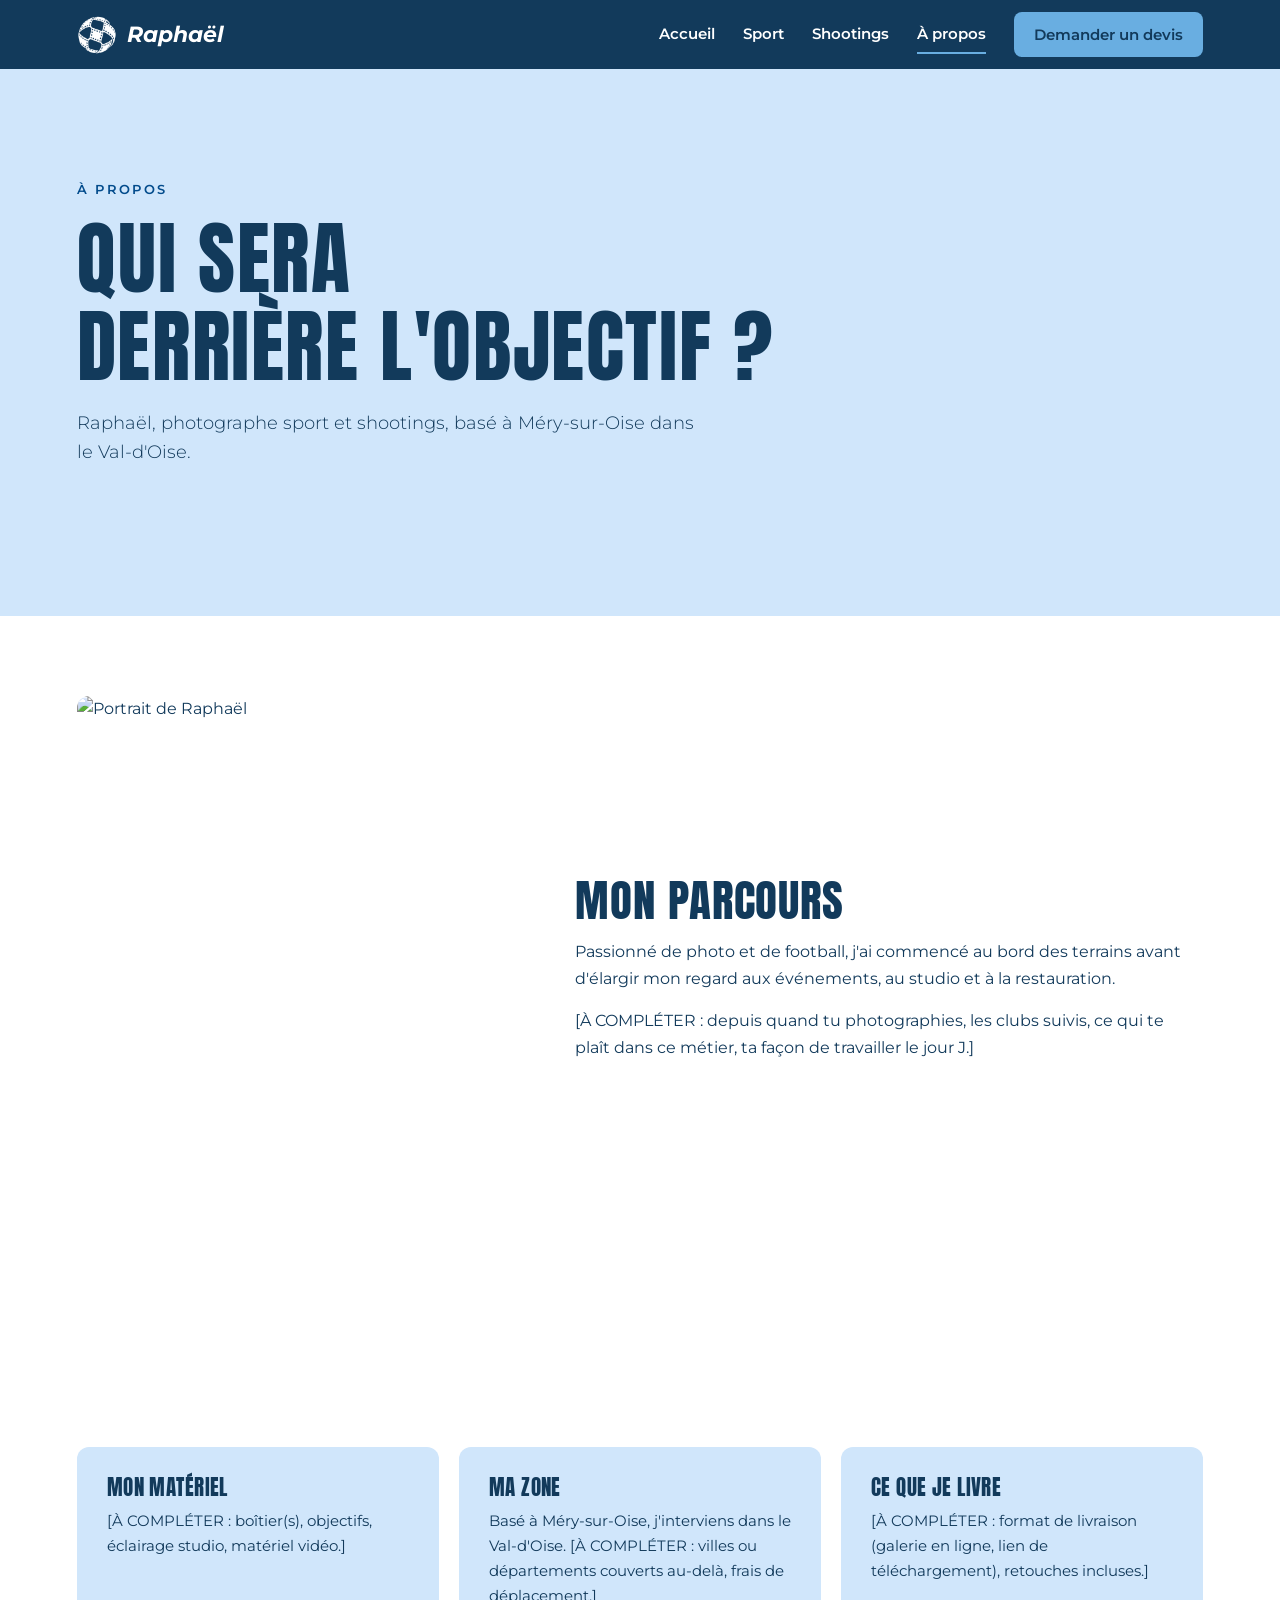
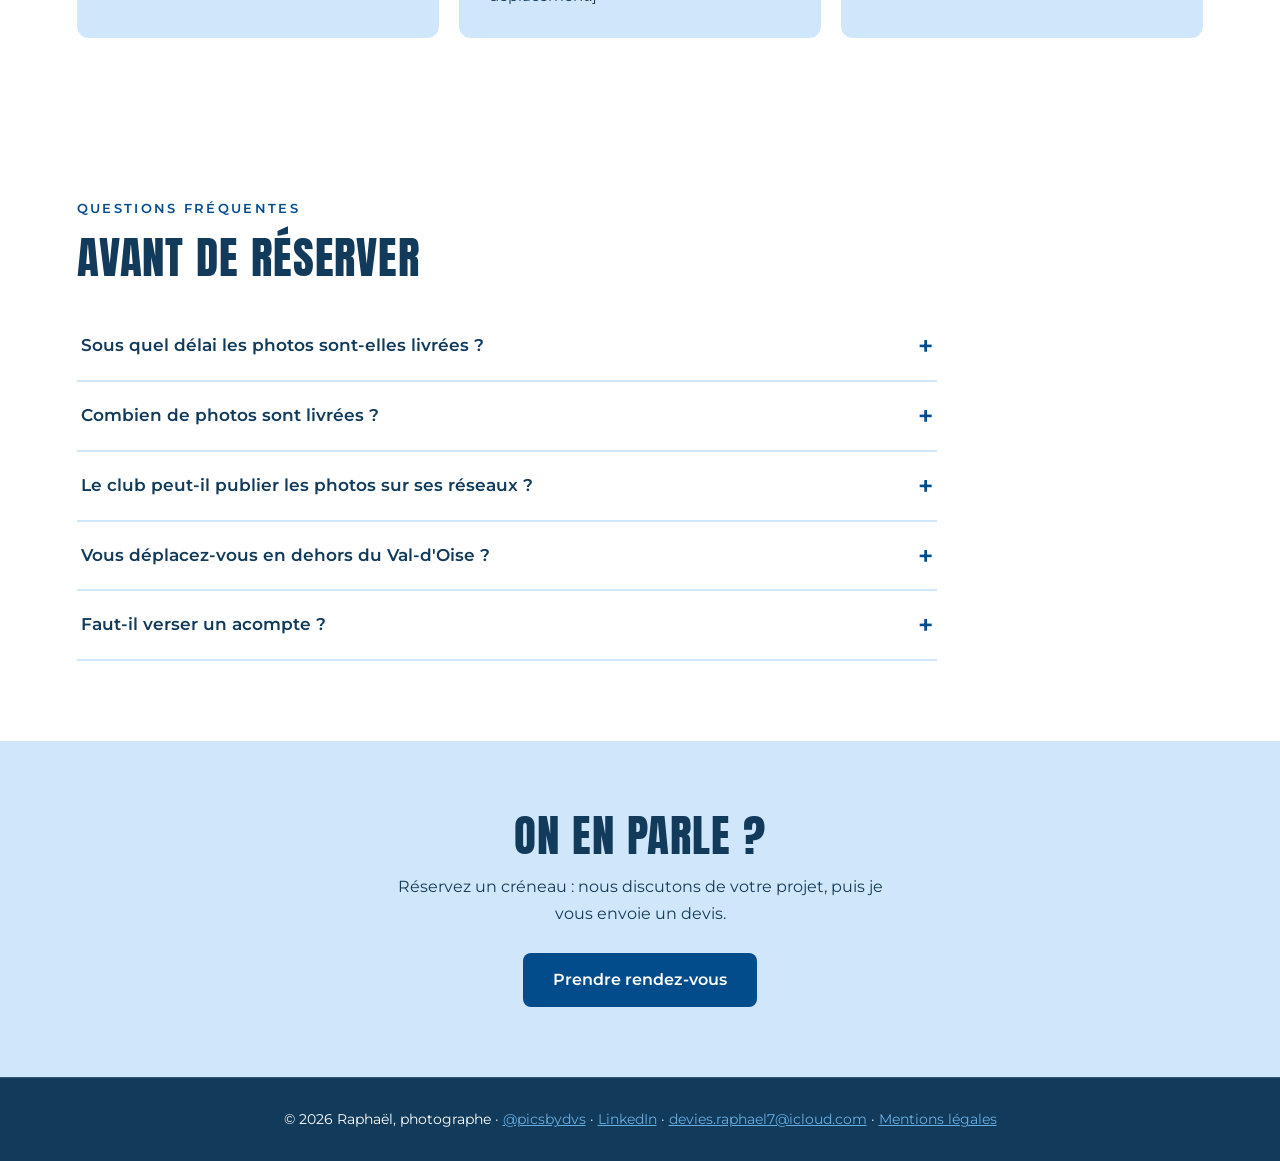
==== a-propos.html @ acb57701 "Avis clients, page À propos, FAQ, fil Instagram, survol des cartes et apparition au défilement" ====
<!DOCTYPE html>
<html lang="fr">
<head>
  <meta charset="UTF-8">
  <meta name="viewport" content="width=device-width, initial-scale=1.0">
  <title>À propos — Raphaël, photographe</title>
  <meta name="description" content="Raphaël, photographe sport et shootings basé à Méry-sur-Oise (Val-d'Oise) : parcours, matériel, zone d'intervention et questions fréquentes.">
  <link rel="preconnect" href="https://fonts.googleapis.com">
  <link rel="preconnect" href="https://fonts.gstatic.com" crossorigin>
  <link href="https://fonts.googleapis.com/css2?family=Anton&family=Montserrat:ital,wght@0,300;0,400;0,600;1,700&display=swap" rel="stylesheet">
  <link rel="stylesheet" href="style.css">
  <link rel="icon" href="images/favicon.ico" sizes="any">
  <link rel="icon" type="image/png" href="images/favicon-32.png">
  <link rel="apple-touch-icon" href="images/apple-touch-icon.png">
  <!-- Partage sur les réseaux. [À COMPLÉTER : remplacer DOMAINE-A-COMPLETER par votre domaine] -->
  <meta property="og:type" content="website">
  <meta property="og:site_name" content="Raphaël, photographe">
  <meta property="og:locale" content="fr_FR">
  <meta property="og:title" content="À propos — Raphaël, photographe">
  <meta property="og:description" content="Raphaël, photographe sport et shootings basé à Méry-sur-Oise (Val-d'Oise).">
  <meta property="og:url" content="https://DOMAINE-A-COMPLETER/a-propos.html">
  <meta property="og:image" content="https://DOMAINE-A-COMPLETER/images/soa/DSC05408.jpg">
  <meta name="twitter:card" content="summary_large_image">
  <meta name="twitter:title" content="À propos — Raphaël, photographe">
  <meta name="twitter:description" content="Raphaël, photographe sport et shootings basé à Méry-sur-Oise (Val-d'Oise).">
  <meta name="twitter:image" content="https://DOMAINE-A-COMPLETER/images/soa/DSC05408.jpg">
</head>
<body data-page="a-propos">
  <header id="site-header" class="site-header"></header>

  <main>
    <section class="hero hero-light">
      <p class="kicker">À propos</p>
      <h1>Qui sera<br>derrière l'objectif ?</h1>
      <p class="lead">Raphaël, photographe sport et shootings, basé à Méry-sur-Oise dans le Val-d'Oise.</p>
    </section>

    <section class="section about">
      <!-- [À COMPLÉTER : remplacer par ton portrait, ex. images/raphael.jpg] -->
      <img src="https://picsum.photos/seed/portrait-raph/700/875" alt="Portrait de Raphaël" loading="lazy" decoding="async">
      <div>
        <h2>Mon parcours</h2>
        <p>Passionné de photo et de football, j'ai commencé au bord des terrains avant d'élargir mon regard aux événements, au studio et à la restauration.</p>
        <p>[À COMPLÉTER : depuis quand tu photographies, les clubs suivis, ce qui te plaît dans ce métier, ta façon de travailler le jour J.]</p>
      </div>
    </section>

    <section class="section">
      <div class="cards">
        <div class="card">
          <h3>Mon matériel</h3>
          <p>[À COMPLÉTER : boîtier(s), objectifs, éclairage studio, matériel vidéo.]</p>
        </div>
        <div class="card">
          <h3>Ma zone</h3>
          <p>Basé à Méry-sur-Oise, j'interviens dans le Val-d'Oise. [À COMPLÉTER : villes ou départements couverts au-delà, frais de déplacement.]</p>
        </div>
        <div class="card">
          <h3>Ce que je livre</h3>
          <p>[À COMPLÉTER : format de livraison (galerie en ligne, lien de téléchargement), retouches incluses.]</p>
        </div>
      </div>
    </section>

    <section class="section faq-section" aria-labelledby="faq-titre">
      <p class="kicker">Questions fréquentes</p>
      <h2 id="faq-titre">Avant de réserver</h2>
      <!-- Rempli automatiquement avec la liste FAQ de medias.js -->
      <div class="faq" data-faq></div>
    </section>

    <section class="cta-band">
      <h2>On en parle ?</h2>
      <p>Réservez un créneau : nous discutons de votre projet, puis je vous envoie un devis.</p>
      <a class="btn" href="rendez-vous.html">Prendre rendez-vous</a>
    </section>
  </main>

  <footer id="site-footer" class="site-footer"></footer>
  <script src="medias.js"></script>
  <script src="script.js"></script>
</body>
</html>
---- style.css ----
/* =====================================================
   STYLE.CSS — Raphaël, photographe
   Sommaire :
    1. Charte graphique et thèmes
    2. Base (typographie, liens, boutons)
    3. En-tête et menu
    4. Bandeaux d'ouverture (hero)
    5. Accueil (deux univers, à propos)
    6. Page Sport (navigation, cartes d'équipe)
    7. Page Équipe (fil d'Ariane)
    8. Filtres et galerie en mosaïque
    9. Visionneuse (lightbox)
   10. Cartes de prestations et prix
   11. Bande « Ils m'ont fait confiance »
   12. Bandeau d'appel au devis
   13. Page Rendez-vous
   14. Mentions légales
   15. Pied de page
   16. Avis clients
   17. Questions fréquentes (accordéon)
   18. Fil Instagram
   19. Apparition au défilement
   20. Mobile (≤ 800 px)
   ===================================================== */


/* ===== 1. Charte graphique et thèmes ===== */
:root {
  --bleu: #034C8C;
  --marine: #123A5B;
  --ciel: #69AEE1;
  --pale: #D0E6FB;
  --blanc: #FFFFFF;

  /* Thème clair par défaut (accueil, shootings, rendez-vous, mentions légales) */
  --bg: var(--blanc);
  --text: var(--marine);
  --soft: var(--pale);
  --accent: var(--bleu);
  --on-accent: var(--blanc);
}

/* Thème sombre : pages Sport et Équipe */
body.theme-sport {
  --bg: var(--marine);
  --text: var(--blanc);
  --soft: var(--bleu);
  --accent: var(--ciel);
  --on-accent: var(--marine);
}


/* ===== 2. Base ===== */
* { margin: 0; padding: 0; box-sizing: border-box; }
html { scroll-behavior: smooth; }
body {
  font-family: 'Montserrat', sans-serif; font-weight: 400; line-height: 1.65;
  background: var(--bg); color: var(--text);
}
img { display: block; max-width: 100%; }
a { color: inherit; }
h1, h2, h3 {
  font-family: 'Anton', sans-serif; font-weight: 400;
  text-transform: uppercase; letter-spacing: .02em; line-height: 1.1;
}
h1 { font-size: clamp(2.6rem, 7vw, 5rem); }
h2 { font-size: clamp(1.8rem, 4vw, 2.8rem); margin-bottom: 14px; }
h3 { font-size: 1.3rem; margin-bottom: 8px; }
:focus-visible { outline: 3px solid var(--ciel); outline-offset: 3px; }

.section { padding: 80px 6vw; max-width: 1300px; margin: 0 auto; }
.lead { font-size: 1.1rem; font-weight: 300; max-width: 620px; margin: 18px 0 30px; }
.kicker {
  font-size: .8rem; font-weight: 600; letter-spacing: .18em;
  text-transform: uppercase; margin-bottom: 14px; color: var(--accent);
}

.btn {
  display: inline-block; padding: 14px 30px; border-radius: 8px;
  background: var(--accent); color: var(--on-accent);
  font-weight: 600; text-decoration: none;
  transition: transform .2s, box-shadow .2s;
}
.btn:hover { transform: translateY(-2px); box-shadow: 0 8px 20px rgba(0, 0, 0, .2); }
.btn-light { background: var(--blanc); color: var(--marine); }
/* Bouton secondaire : contour seulement */
.btn-contour { background: transparent; color: var(--accent); box-shadow: inset 0 0 0 2px var(--accent); }
.boutons { display: flex; flex-wrap: wrap; gap: 12px; margin-top: 8px; }

/* Ancres : le titre ne passe pas sous l'en-tête fixe */
#equipes-titre, .sport-bloc { scroll-margin-top: 90px; }


/* ===== 3. En-tête et menu ===== */
.site-header {
  position: sticky; top: 0; z-index: 20;
  display: flex; align-items: center; justify-content: space-between;
  padding: 12px 6vw; background: var(--marine); color: var(--blanc);
}
.brand {
  display: flex; align-items: center; gap: 10px; text-decoration: none;
  font-weight: 700; font-style: italic; font-size: 1.4rem;
}
.brand img { width: 40px; height: 40px; }
.site-header nav { display: flex; align-items: center; gap: 28px; }
.site-header nav a { text-decoration: none; font-size: .95rem; font-weight: 600; }
.site-header nav a:not(.btn) { padding: 6px 0; border-bottom: 2px solid transparent; }
.site-header nav a:not(.btn):hover,
.site-header nav a[aria-current="page"] { border-color: var(--ciel); }
.site-header .btn { padding: 10px 20px; background: var(--ciel); color: var(--marine); }
.burger { display: none; background: none; border: 0; cursor: pointer; padding: 8px; }
.burger span { display: block; width: 26px; height: 3px; margin: 5px 0; background: var(--blanc); border-radius: 2px; }


/* ===== 4. Bandeaux d'ouverture (hero) ===== */
.hero {
  padding: 110px 6vw 120px; color: var(--blanc);
  background: linear-gradient(135deg, var(--marine) 0%, var(--bleu) 45%, var(--ciel) 100%);
}
.hero .kicker { color: var(--pale); }

/* Accueil : photo plein cadre + voile sombre pour la lisibilité */
.hero-photo {
  background: linear-gradient(100deg, rgba(18, 58, 91, .92) 0%, rgba(18, 58, 91, .65) 55%, rgba(18, 58, 91, .35) 100%),
              var(--img) center / cover;
}

/* Sport et Équipe : photo sombre + coupe en diagonale (dégradé si pas de photo) */
.theme-sport .hero {
  background: linear-gradient(rgba(18, 58, 91, .55), rgba(18, 58, 91, .95)),
              var(--img, linear-gradient(135deg, var(--marine), var(--bleu))) center / cover;
  clip-path: polygon(0 0, 100% 0, 100% 88%, 0 100%);
  padding-bottom: 160px;
}

/* Shootings : clair et aéré */
.hero-light { background: var(--pale); color: var(--marine); }
.hero-light .kicker { color: var(--bleu); }


/* ===== 5. Accueil ===== */
/* Les deux univers */
.split { display: grid; grid-template-columns: 1fr 1fr; }
.world {
  display: flex; flex-direction: column; justify-content: flex-end; align-items: flex-start;
  min-height: 440px; padding: 50px 6vw; text-decoration: none;
  background-size: cover; background-position: center; transition: filter .3s;
}
.world:hover { filter: brightness(1.08); }
.world p { max-width: 420px; margin-bottom: 20px; }
.world .more { font-weight: 600; border-bottom: 2px solid currentColor; }
.world-sport {
  color: var(--blanc);
  background-image: linear-gradient(rgba(18, 58, 91, .55), rgba(18, 58, 91, .95)), var(--img);
}
.world-pro {
  color: var(--marine);
  background-image: linear-gradient(rgba(208, 230, 251, .8), rgba(255, 255, 255, .95)), var(--img);
}

/* À propos */
.about { display: grid; grid-template-columns: 1fr 1.4fr; gap: 50px; align-items: center; }
.about img { width: 100%; aspect-ratio: 4 / 5; object-fit: cover; border-radius: 12px; }
.about p { margin-bottom: 16px; }


/* ===== 6. Page Sport ===== */
/* Navigation par sport */
.sport-nav { display: flex; flex-wrap: wrap; gap: 10px; margin-bottom: 40px; }
.sport-nav a {
  padding: 9px 22px; border-radius: 30px; border: 2px solid var(--soft);
  text-decoration: none; font-weight: 600; font-size: .9rem; transition: border-color .2s;
}
.sport-nav a:hover { border-color: var(--accent); }
.sport-bloc + .sport-bloc { margin-top: 60px; }

/* Cartes d'équipe (dégradé si l'équipe n'a encore aucune photo) */
.teams { display: grid; grid-template-columns: repeat(auto-fill, minmax(260px, 1fr)); gap: 18px; margin-top: 20px; }
/* La photo (::before) et le voile (::after) sont des calques séparés,
   pour pouvoir zoomer la photo seule au survol */
.team {
  position: relative; overflow: hidden; isolation: isolate;
  display: flex; flex-direction: column; justify-content: flex-end;
  min-height: 300px; padding: 24px; border-radius: 12px;
  color: var(--blanc); text-decoration: none;
  transition: transform .25s, box-shadow .25s;
}
.team::before, .team::after { content: ""; position: absolute; inset: 0; }
.team::before {
  z-index: -2;
  background: var(--img, linear-gradient(135deg, var(--bleu), var(--ciel))) center / cover;
  transition: transform .6s ease;
}
.team::after { z-index: -1; background: linear-gradient(transparent 30%, rgba(18, 58, 91, .95)); }
.team:hover, .team:focus-visible { transform: translateY(-4px); box-shadow: 0 14px 30px rgba(0, 0, 0, .35); }
.team:hover::before, .team:focus-visible::before { transform: scale(1.08); }
.team h3 { font-size: 1.6rem; margin: 4px 0 6px; }
.team-sport { font-size: .75rem; font-weight: 600; letter-spacing: .15em; text-transform: uppercase; color: var(--ciel); }
.team-count { font-size: .85rem; opacity: .85; transition: opacity .3s, transform .3s; }
/* Ordinateur (souris) : le nombre de photos apparaît au survol.
   Sur téléphone il reste toujours visible, faute de survol possible. */
@media (hover: hover) and (pointer: fine) {
  .team-count { opacity: 0; transform: translateY(8px); }
  .team:hover .team-count, .team:focus-visible .team-count { opacity: .9; transform: none; }
}


/* ===== 7. Page Équipe ===== */
.fil { font-size: .85rem; margin-bottom: 22px; }
.fil a { color: var(--pale); }
.fil span { opacity: .8; }


/* ===== 8. Filtres et galerie en mosaïque ===== */
.filters { display: flex; flex-wrap: wrap; gap: 10px; margin: 24px 0 30px; }
.filters button {
  padding: 9px 22px; border-radius: 30px; cursor: pointer;
  background: transparent; color: var(--text); border: 2px solid var(--soft);
  font: inherit; font-size: .9rem; font-weight: 600; transition: all .2s;
}
.filters button:hover { border-color: var(--accent); }
.filters button.active { background: var(--accent); color: var(--on-accent); border-color: var(--accent); }
/* Nombre de médias dans chaque bouton */
.filters button small { margin-left: 4px; font-weight: 400; opacity: .65; }
.filters button.active small { opacity: .9; }

/* Mosaïque : 3 colonnes max, chaque photo garde ses proportions */
.gallery { columns: 3 280px; column-gap: 14px; }
.item {
  position: relative; display: block; margin-bottom: 14px; break-inside: avoid;
  overflow: hidden; border-radius: 8px; cursor: zoom-in; background: var(--soft);
}
.theme-pro .item { border-radius: 12px; }
.item.hidden { display: none; }
.item img { width: 100%; height: auto; transition: transform .5s; }
.item:hover img { transform: scale(1.06); }
.item video { display: block; width: 100%; aspect-ratio: 16 / 9; object-fit: cover; }

/* Légende sur la vignette */
.item span {
  position: absolute; left: 0; right: 0; bottom: 0; padding: 30px 16px 14px;
  background: linear-gradient(transparent, rgba(18, 58, 91, .9));
  color: var(--blanc); font-size: .85rem; font-weight: 600;
}
.item span strong { display: block; font-size: .95rem; }

/* Pastille « lecture » sur les vidéos */
.item.is-video::after {
  content: "▶"; position: absolute; top: 50%; left: 50%; transform: translate(-50%, -50%);
  width: 58px; height: 58px; border-radius: 50%; display: grid; place-items: center;
  background: rgba(255, 255, 255, .9); color: var(--marine); font-size: 1.2rem;
  pointer-events: none;
}

/* Message quand un filtre est vide */
.vide { padding: 40px; text-align: center; border: 2px dashed var(--soft); border-radius: 12px; }


/* ===== 9. Visionneuse (lightbox) ===== */
.lightbox {
  position: fixed; inset: 0; z-index: 100; display: none;
  align-items: center; justify-content: center; padding: 60px 80px;
  background: rgba(10, 25, 40, .96);
}
.lightbox.open { display: flex; }
.lb-figure { display: flex; flex-direction: column; align-items: center; max-width: 100%; }
.lb-media img, .lb-media video {
  display: block; max-width: calc(100vw - 160px); max-height: calc(100vh - 150px);
  object-fit: contain; border-radius: 6px;
}
.lb-legende {
  display: flex; justify-content: space-between; align-items: baseline; gap: 20px;
  width: 100%; min-height: 1.6em; margin-top: 12px; color: var(--blanc); font-size: .9rem;
}
.lb-legende strong { margin-right: 8px; }
.lb-compteur { opacity: .7; white-space: nowrap; font-variant-numeric: tabular-nums; }
.lb-btn {
  position: absolute; background: none; border: 0; border-radius: 8px;
  color: var(--blanc); line-height: 1; cursor: pointer; transition: background .2s;
}
.lb-btn:hover { background: rgba(255, 255, 255, .12); }
.lb-btn[hidden] { display: none; }
.lb-close { top: 12px; right: 16px; padding: 4px 12px; font-size: 2.6rem; }
.lb-prev, .lb-next { top: 50%; transform: translateY(-50%); padding: 10px 18px; font-size: 3.2rem; }
.lb-prev { left: 10px; }
.lb-next { right: 10px; }


/* ===== 10. Cartes de prestations et prix ===== */
.cards { display: grid; grid-template-columns: repeat(auto-fit, minmax(240px, 1fr)); gap: 20px; margin-top: 30px; }
.card { display: flex; flex-direction: column; padding: 30px; border-radius: 12px; background: var(--soft); }
.card p { font-size: .95rem; }
.card .prix { margin-top: auto; padding-top: 16px; font-weight: 600; font-size: 1rem; color: var(--accent); }
.theme-sport .card .prix { color: var(--pale); }


/* ===== 11. Bande « Ils m'ont fait confiance » ===== */
.clients { padding-top: 40px; padding-bottom: 40px; }
.clients-liste { display: grid; grid-template-columns: repeat(auto-fill, minmax(150px, 1fr)); gap: 16px; margin-top: 20px; }
.client {
  display: flex; align-items: center; justify-content: center;
  height: 84px; padding: 14px 22px; border-radius: 12px;
  background: var(--blanc); color: var(--marine); border: 2px solid var(--pale);
  font-size: .85rem; font-weight: 600; text-align: center; text-decoration: none;
  transition: transform .2s, border-color .2s;
}
a.client:hover { transform: translateY(-2px); border-color: var(--ciel); }
.client img { max-height: 56px; max-width: 140px; object-fit: contain; filter: grayscale(1); transition: filter .2s; }
.client:hover img { filter: none; }


/* ===== 12. Bandeau d'appel au devis ===== */
.cta-band { padding: 70px 6vw; text-align: center; background: var(--soft); }
.cta-band p { margin: 0 auto 26px; max-width: 520px; }


/* ===== 13. Page Rendez-vous ===== */
.steps {
  list-style: none; counter-reset: step; display: grid;
  grid-template-columns: repeat(auto-fit, minmax(220px, 1fr)); gap: 20px; margin: 36px 0 50px;
}
.steps li { counter-increment: step; padding: 26px; border-radius: 12px; background: var(--soft); }
.steps li::before {
  content: counter(step); display: block; margin-bottom: 6px;
  font-family: 'Anton', sans-serif; font-size: 2.2rem; color: var(--accent);
}
/* Agenda Cal.com */
.booking { min-height: 520px; width: 100%; overflow: auto; border-radius: 12px; }
.booking-secours { padding: 40px 20px; text-align: center; border-radius: 12px; background: var(--soft); }
.notice { padding: 40px; border: 2px dashed var(--ciel); border-radius: 12px; text-align: center; }
.alt-contact { margin-top: 30px; }


/* ===== 14. Mentions légales ===== */
.legal { max-width: 860px; }
.legal h2 { font-size: clamp(1.4rem, 3vw, 1.9rem); margin-top: 46px; }
.legal h3 { font-size: 1.1rem; margin-top: 26px; }
.legal p, .legal ul { margin-bottom: 12px; }
.legal ul { padding-left: 20px; }
.legal li { margin-bottom: 4px; }
.legal a { color: var(--bleu); overflow-wrap: anywhere; }
.legal-maj { margin-top: 40px; font-size: .85rem; opacity: .7; }


/* ===== 15. Pied de page ===== */
.site-footer {
  padding: 30px 6vw; text-align: center; font-size: .85rem;
  background: var(--marine); color: var(--blanc);
  border-top: 1px solid rgba(255, 255, 255, .15);
}
.site-footer a { color: var(--ciel); }


/* ===== 16. Avis clients ===== */
.avis-liste { display: grid; grid-template-columns: repeat(auto-fit, minmax(280px, 1fr)); gap: 20px; margin-top: 30px; }
.avis {
  display: flex; flex-direction: column; gap: 18px;
  padding: 30px; border-radius: 12px; background: var(--soft);
}
.avis blockquote { position: relative; padding-top: 34px; font-style: italic; font-size: 1rem; }
/* Grand guillemet décoratif */
.avis blockquote::before {
  content: "“"; position: absolute; top: -14px; left: -4px;
  font-family: 'Anton', sans-serif; font-style: normal; font-size: 4rem; line-height: 1; color: var(--accent);
}
.theme-sport .avis blockquote::before { color: var(--pale); }
.avis figcaption { margin-top: auto; font-size: .9rem; }
.avis figcaption strong { display: block; }
.avis figcaption span { opacity: .75; }


/* ===== 17. Questions fréquentes (accordéon) ===== */
.faq { max-width: 860px; margin-top: 30px; }
.faq details { border-bottom: 2px solid var(--soft); }
.faq summary {
  display: flex; justify-content: space-between; align-items: center; gap: 20px;
  padding: 20px 4px; cursor: pointer; list-style: none;
  font-weight: 600; font-size: 1.05rem;
}
.faq summary::-webkit-details-marker { display: none; }
/* Signe + qui pivote en × à l'ouverture */
.faq summary::after {
  content: "+"; flex-shrink: 0; font-size: 1.6rem; line-height: 1; color: var(--accent);
  transition: transform .25s;
}
.faq details[open] summary::after { transform: rotate(45deg); }
.faq summary:hover { color: var(--accent); }
.faq details p { padding: 0 4px 22px; max-width: 720px; }


/* ===== 18. Fil Instagram ===== */
.insta-section { text-align: center; }
.insta-grille {
  display: grid; grid-template-columns: repeat(auto-fill, minmax(160px, 1fr)); gap: 10px;
  margin: 30px 0;
}
.insta-grille a { display: block; overflow: hidden; border-radius: 8px; aspect-ratio: 1; background: var(--soft); }
.insta-grille img { width: 100%; height: 100%; object-fit: cover; transition: transform .5s, filter .3s; }
.insta-grille a:hover img { transform: scale(1.06); filter: brightness(1.08); }
.insta-grille[hidden] + .btn { margin-top: 16px; }


/* ===== 19. Apparition au défilement ===== */
/* La classe "anime" n'est ajoutée par script.js que si les animations sont autorisées */
.anime .apparition {
  opacity: 0; transform: translateY(24px);
  transition: opacity .7s ease, transform .7s ease;
  transition-delay: var(--delai, 0ms);
}
.anime .apparition.visible { opacity: 1; transform: none; }

/* Animations réduites à la demande de l'appareil */
@media (prefers-reduced-motion: reduce) {
  html { scroll-behavior: auto; }
  .team, .team::before, .team-count, .item img, .insta-grille img, .btn, .faq summary::after { transition: none; }
  .team:hover::before, .item:hover img, .insta-grille a:hover img { transform: none; }
}


/* ===== 20. Mobile (≤ 800 px) ===== */
@media (max-width: 800px) {
  /* Menu burger */
  .burger { display: block; }
  .site-header nav {
    display: none; position: absolute; top: 100%; left: 0; right: 0;
    flex-direction: column; align-items: flex-start; gap: 18px;
    padding: 24px 6vw; background: var(--marine);
  }
  .site-header nav.open { display: flex; }

  /* Mise en page */
  .split, .about { grid-template-columns: 1fr; }
  .hero { padding: 80px 6vw 90px; }
  .section { padding: 60px 6vw; }

  /* Visionneuse : flèches en bas, image pleine largeur */
  .lightbox { padding: 60px 10px 80px; }
  .lb-media img, .lb-media video { max-width: calc(100vw - 20px); max-height: calc(100vh - 170px); }
  .lb-legende { padding: 0 4px; }
  .lb-prev, .lb-next {
    top: auto; bottom: 14px; transform: none;
    padding: 6px 20px; font-size: 2.4rem; background: rgba(255, 255, 255, .12);
  }
  .lb-prev { left: 14px; }
  .lb-next { right: 14px; }
}
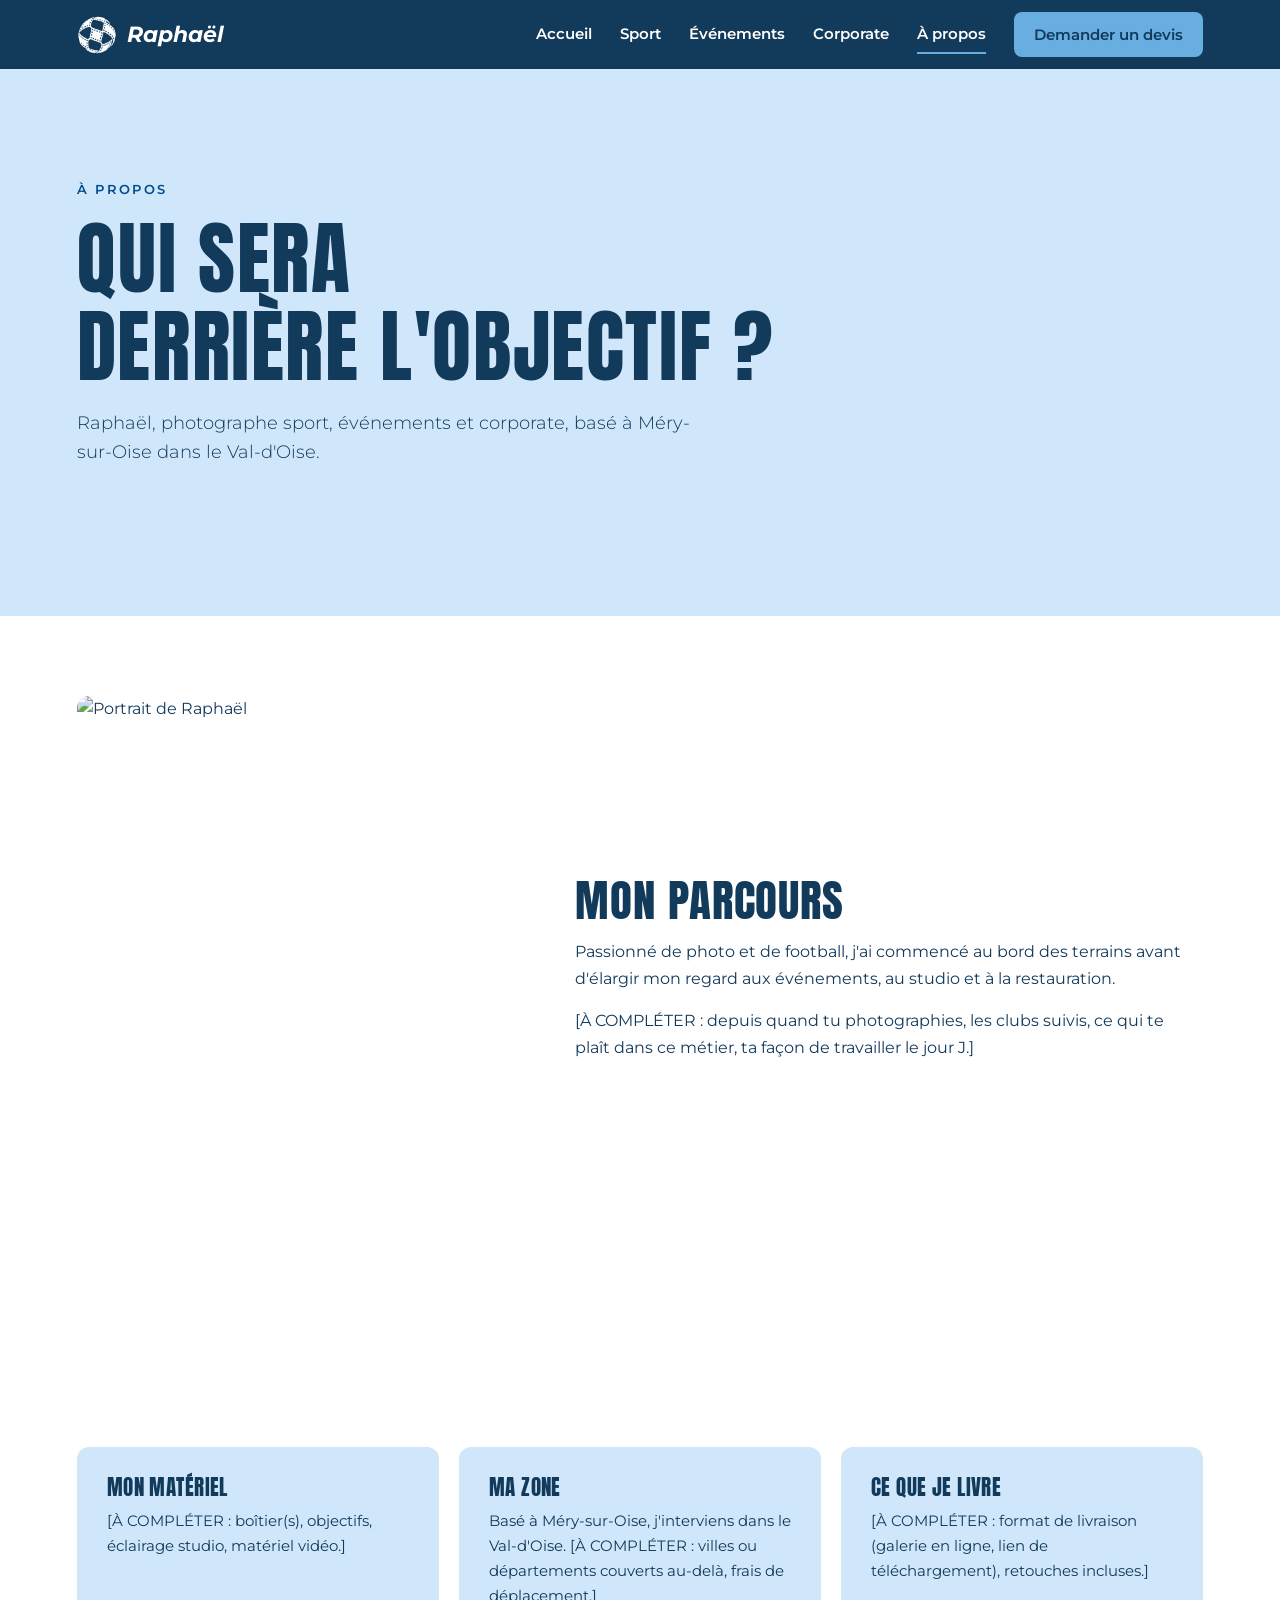
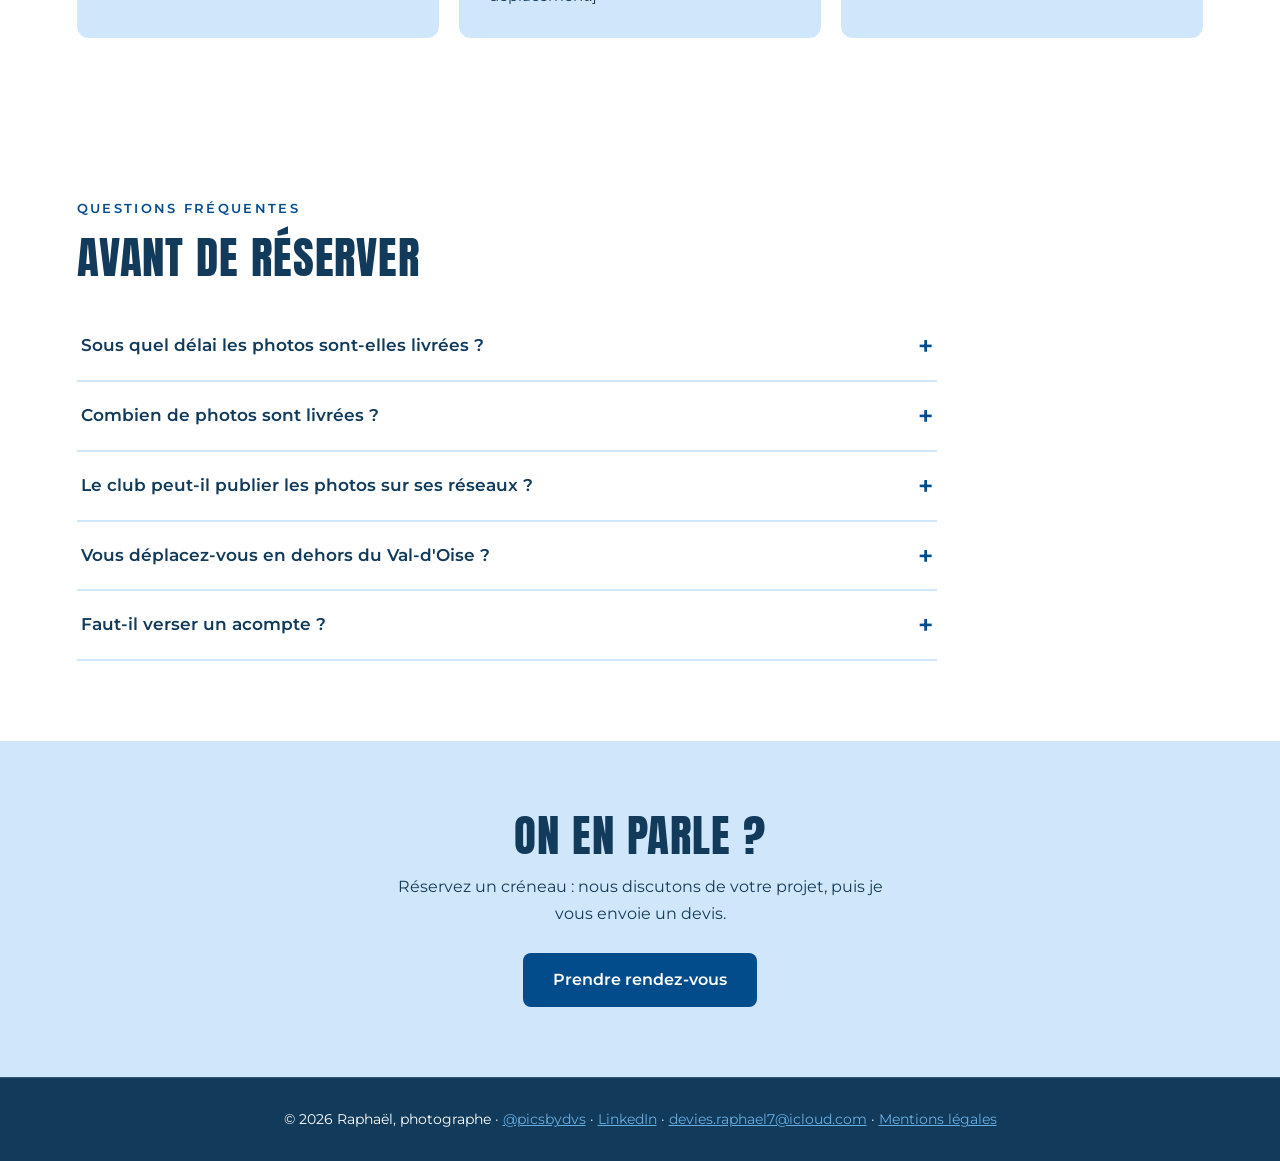
==== commit 49a5aecf: "Shootings remplacé par deux pages : Événements et Corporate - evenements.html (anniversaires, soirée" ====
--- a/a-propos.html
+++ b/a-propos.html
@@ -4,7 +4,7 @@
   <meta charset="UTF-8">
   <meta name="viewport" content="width=device-width, initial-scale=1.0">
   <title>À propos — Raphaël, photographe</title>
-  <meta name="description" content="Raphaël, photographe sport et shootings basé à Méry-sur-Oise (Val-d'Oise) : parcours, matériel, zone d'intervention et questions fréquentes.">
+  <meta name="description" content="Raphaël, photographe sport, événements et corporate basé à Méry-sur-Oise (Val-d'Oise) : parcours, matériel, zone d'intervention et questions fréquentes.">
   <link rel="preconnect" href="https://fonts.googleapis.com">
   <link rel="preconnect" href="https://fonts.gstatic.com" crossorigin>
   <link href="https://fonts.googleapis.com/css2?family=Anton&family=Montserrat:ital,wght@0,300;0,400;0,600;1,700&display=swap" rel="stylesheet">
@@ -17,12 +17,12 @@
   <meta property="og:site_name" content="Raphaël, photographe">
   <meta property="og:locale" content="fr_FR">
   <meta property="og:title" content="À propos — Raphaël, photographe">
-  <meta property="og:description" content="Raphaël, photographe sport et shootings basé à Méry-sur-Oise (Val-d'Oise).">
+  <meta property="og:description" content="Raphaël, photographe sport, événements et corporate basé à Méry-sur-Oise (Val-d'Oise).">
   <meta property="og:url" content="https://DOMAINE-A-COMPLETER/a-propos.html">
   <meta property="og:image" content="https://DOMAINE-A-COMPLETER/images/soa/DSC05408.jpg">
   <meta name="twitter:card" content="summary_large_image">
   <meta name="twitter:title" content="À propos — Raphaël, photographe">
-  <meta name="twitter:description" content="Raphaël, photographe sport et shootings basé à Méry-sur-Oise (Val-d'Oise).">
+  <meta name="twitter:description" content="Raphaël, photographe sport, événements et corporate basé à Méry-sur-Oise (Val-d'Oise).">
   <meta name="twitter:image" content="https://DOMAINE-A-COMPLETER/images/soa/DSC05408.jpg">
 </head>
 <body data-page="a-propos">
@@ -32,7 +32,7 @@
     <section class="hero hero-light">
       <p class="kicker">À propos</p>
       <h1>Qui sera<br>derrière l'objectif ?</h1>
-      <p class="lead">Raphaël, photographe sport et shootings, basé à Méry-sur-Oise dans le Val-d'Oise.</p>
+      <p class="lead">Raphaël, photographe sport, événements et corporate, basé à Méry-sur-Oise dans le Val-d'Oise.</p>
     </section>
 
     <section class="section about">
--- a/style.css
+++ b/style.css
@@ -32,7 +32,7 @@
   --pale: #D0E6FB;
   --blanc: #FFFFFF;
 
-  /* Thème clair par défaut (accueil, shootings, rendez-vous, mentions légales) */
+  /* Thème clair par défaut (accueil, événements, corporate, rendez-vous, mentions légales) */
   --bg: var(--blanc);
   --text: var(--marine);
   --soft: var(--pale);
@@ -103,6 +103,11 @@
 }
 .brand img { width: 40px; height: 40px; }
 .site-header nav { display: flex; align-items: center; gap: 28px; }
+/* Écrans moyens : menu resserré pour que les 5 liens tiennent sur une ligne */
+@media (min-width: 801px) and (max-width: 1080px) {
+  .site-header nav { gap: 16px; }
+  .site-header nav a { font-size: .88rem; }
+}
 .site-header nav a { text-decoration: none; font-size: .95rem; font-weight: 600; }
 .site-header nav a:not(.btn) { padding: 6px 0; border-bottom: 2px solid transparent; }
 .site-header nav a:not(.btn):hover,
@@ -133,7 +138,7 @@
   padding-bottom: 160px;
 }
 
-/* Shootings : clair et aéré */
+/* Événements et Corporate : clair et aéré */
 .hero-light { background: var(--pale); color: var(--marine); }
 .hero-light .kicker { color: var(--bleu); }
 
@@ -157,6 +162,16 @@
   color: var(--marine);
   background-image: linear-gradient(rgba(208, 230, 251, .8), rgba(255, 255, 255, .95)), var(--img);
 }
+.world-corporate {
+  color: var(--blanc);
+  background-image: linear-gradient(rgba(3, 76, 140, .6), rgba(3, 76, 140, .95)), var(--img);
+}
+/* Trois univers côte à côte */
+.split-3 { grid-template-columns: repeat(3, 1fr); }
+.split-3 .world { padding: 46px 4vw; min-height: 400px; }
+
+/* Une seule carte de prestation : largeur limitée */
+.cards:has(> .card:only-child) { max-width: 520px; }
 
 /* À propos */
 .about { display: grid; grid-template-columns: 1fr 1.4fr; gap: 50px; align-items: center; }
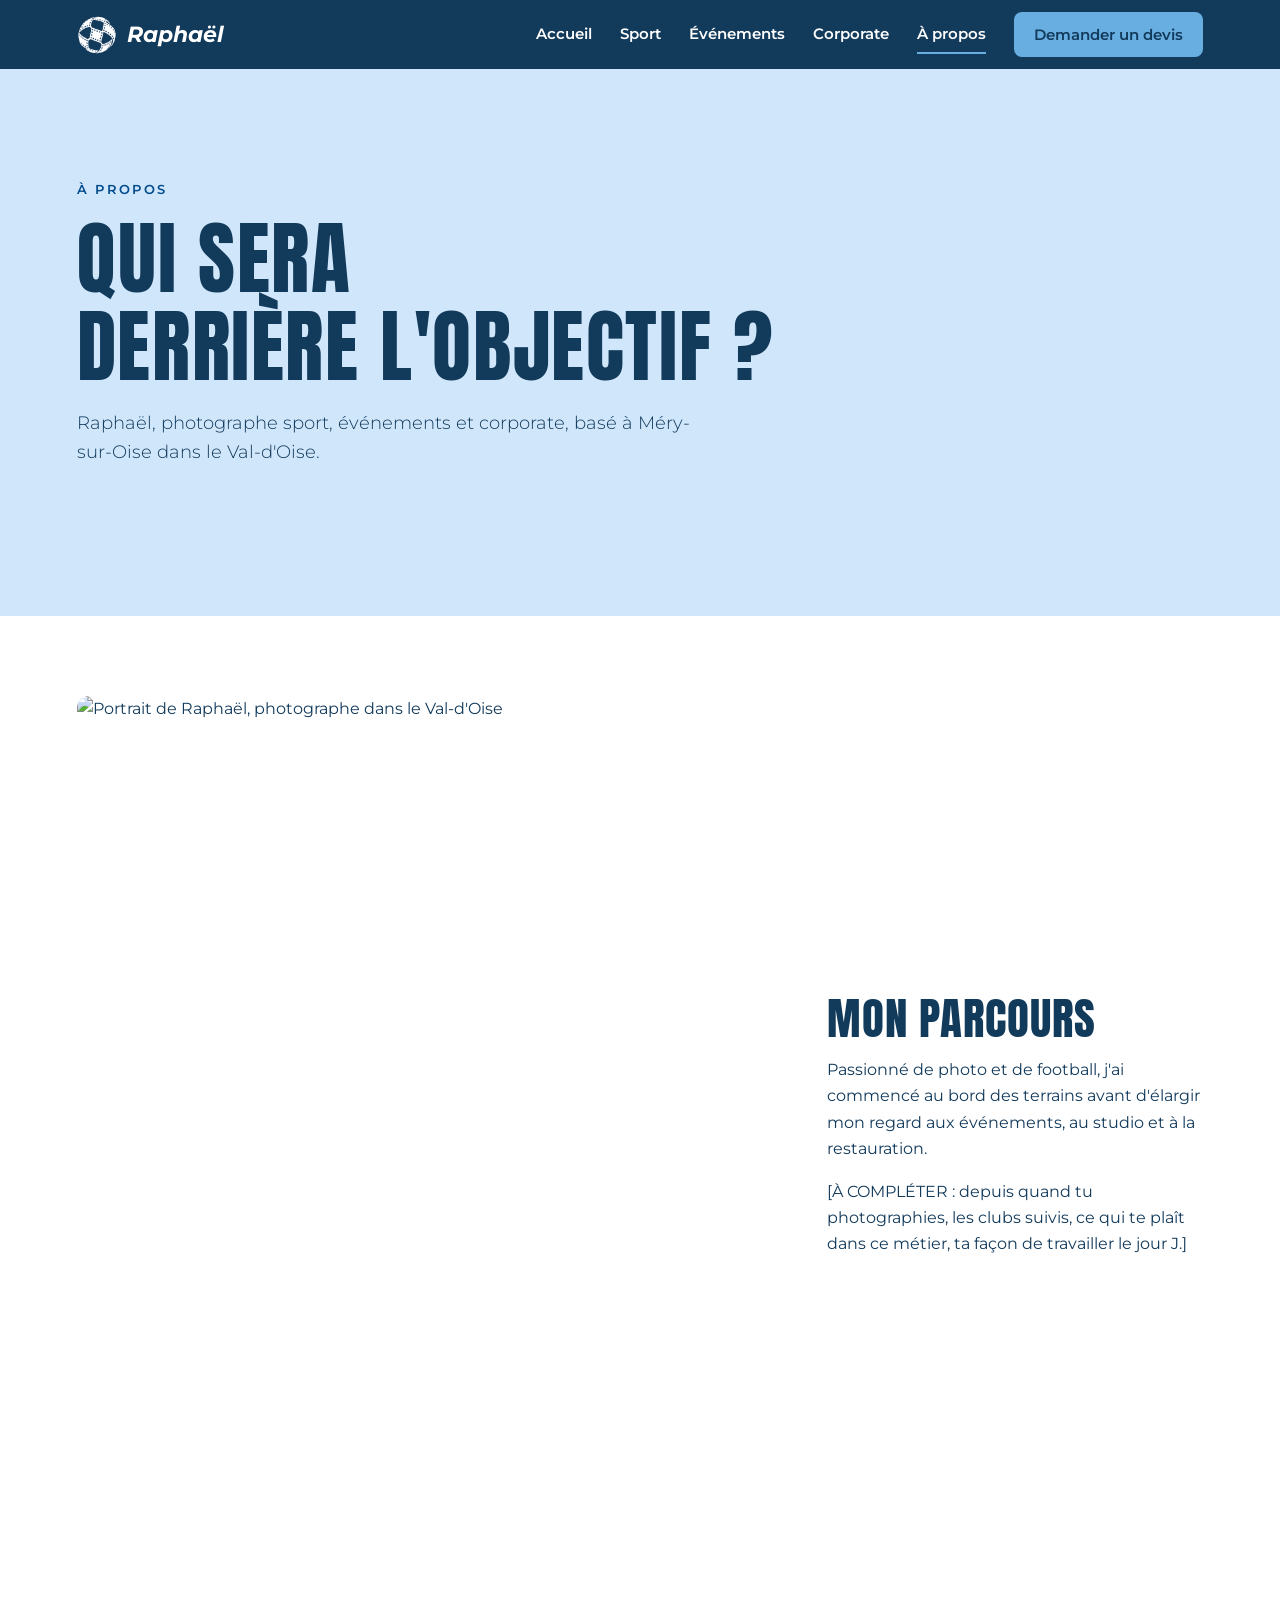
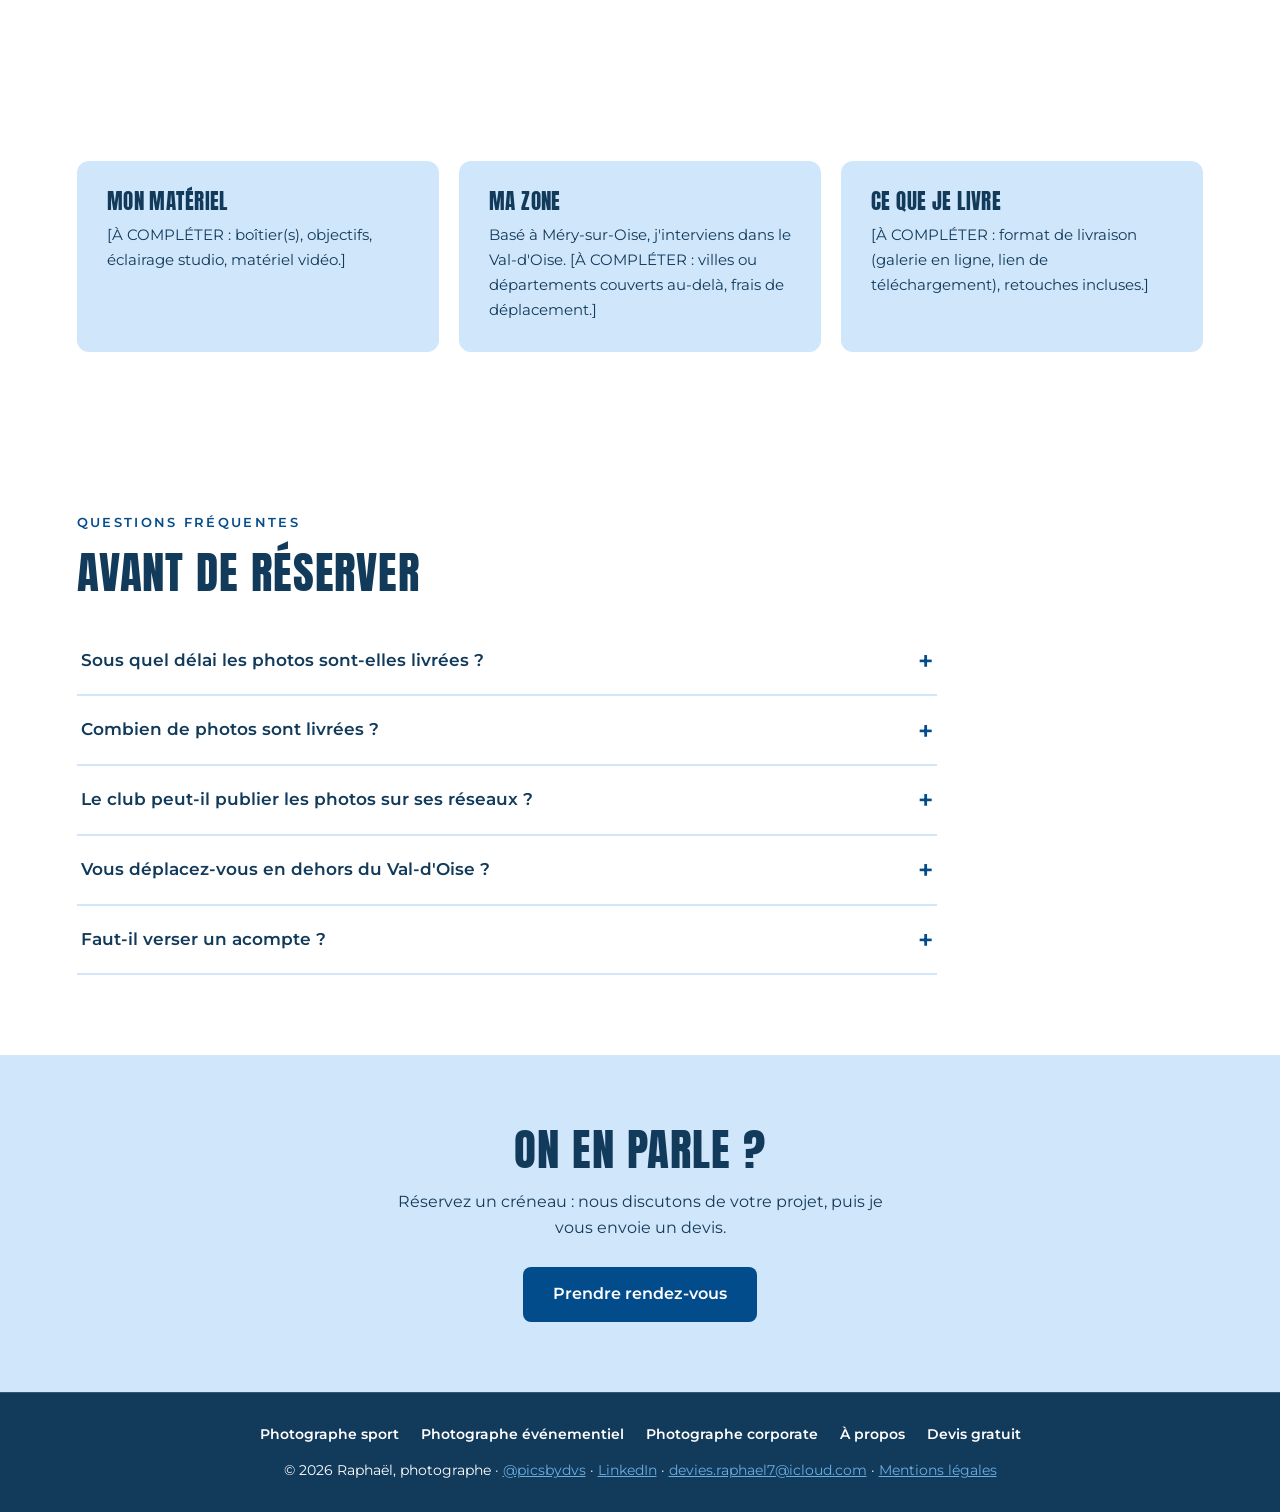
==== commit c69b06b8: "SEO : titles et descriptions, canonical, sitemap, robots, JSON-LD, images allégées - Titles 50-60 ca" ====
--- a/a-propos.html
+++ b/a-propos.html
@@ -3,8 +3,9 @@
 <head>
   <meta charset="UTF-8">
   <meta name="viewport" content="width=device-width, initial-scale=1.0">
-  <title>À propos — Raphaël, photographe</title>
+  <title>À propos de Raphaël, photographe dans le Val-d'Oise</title>
   <meta name="description" content="Raphaël, photographe sport, événements et corporate basé à Méry-sur-Oise (Val-d'Oise) : parcours, matériel, zone d'intervention et questions fréquentes.">
+  <link rel="canonical" href="https://raphdvs.github.io/picsbydvs/a-propos.html">
   <link rel="preconnect" href="https://fonts.googleapis.com">
   <link rel="preconnect" href="https://fonts.gstatic.com" crossorigin>
   <link href="https://fonts.googleapis.com/css2?family=Anton&family=Montserrat:ital,wght@0,300;0,400;0,600;1,700&display=swap" rel="stylesheet">
@@ -12,18 +13,44 @@
   <link rel="icon" href="images/favicon.ico" sizes="any">
   <link rel="icon" type="image/png" href="images/favicon-32.png">
   <link rel="apple-touch-icon" href="images/apple-touch-icon.png">
-  <!-- Partage sur les réseaux. [À COMPLÉTER : remplacer DOMAINE-A-COMPLETER par votre domaine] -->
+  <!-- Partage sur les réseaux. Adresse du site : https://raphdvs.github.io/picsbydvs/
+       (si tu prends un nom de domaine, remplace-la dans toutes les pages et dans sitemap.xml) -->
   <meta property="og:type" content="website">
   <meta property="og:site_name" content="Raphaël, photographe">
   <meta property="og:locale" content="fr_FR">
-  <meta property="og:title" content="À propos — Raphaël, photographe">
-  <meta property="og:description" content="Raphaël, photographe sport, événements et corporate basé à Méry-sur-Oise (Val-d'Oise).">
-  <meta property="og:url" content="https://DOMAINE-A-COMPLETER/a-propos.html">
-  <meta property="og:image" content="https://DOMAINE-A-COMPLETER/images/soa/DSC05408.jpg">
+  <meta property="og:title" content="À propos de Raphaël, photographe dans le Val-d'Oise">
+  <meta property="og:description" content="Raphaël, photographe sport, événements et corporate basé à Méry-sur-Oise (Val-d'Oise) : parcours, matériel, zone d'intervention et questions fréquentes.">
+  <meta property="og:url" content="https://raphdvs.github.io/picsbydvs/a-propos.html">
+  <meta property="og:image" content="https://raphdvs.github.io/picsbydvs/images/soa/DSC05408.jpg">
   <meta name="twitter:card" content="summary_large_image">
-  <meta name="twitter:title" content="À propos — Raphaël, photographe">
-  <meta name="twitter:description" content="Raphaël, photographe sport, événements et corporate basé à Méry-sur-Oise (Val-d'Oise).">
-  <meta name="twitter:image" content="https://DOMAINE-A-COMPLETER/images/soa/DSC05408.jpg">
+  <meta name="twitter:title" content="À propos de Raphaël, photographe dans le Val-d'Oise">
+  <meta name="twitter:description" content="Raphaël, photographe sport, événements et corporate basé à Méry-sur-Oise (Val-d'Oise) : parcours, matériel, zone d'intervention et questions fréquentes.">
+  <meta name="twitter:image" content="https://raphdvs.github.io/picsbydvs/images/soa/DSC05408.jpg">
+  <!-- Données structurées schema.org (lues par Google) -->
+  <script type="application/ld+json">
+  {
+      "@context":  "https://schema.org",
+      "@graph":  [
+                     {
+                         "@type":  "BreadcrumbList",
+                         "itemListElement":  [
+                                                 {
+                                                     "@type":  "ListItem",
+                                                     "position":  1,
+                                                     "name":  "Accueil",
+                                                     "item":  "https://raphdvs.github.io/picsbydvs/"
+                                                 },
+                                                 {
+                                                     "@type":  "ListItem",
+                                                     "position":  2,
+                                                     "name":  "À propos",
+                                                     "item":  "https://raphdvs.github.io/picsbydvs/a-propos.html"
+                                                 }
+                                             ]
+                     }
+                 ]
+  }
+  </script>
 </head>
 <body data-page="a-propos">
   <header id="site-header" class="site-header"></header>
@@ -37,7 +64,7 @@
 
     <section class="section about">
       <!-- [À COMPLÉTER : remplacer par ton portrait, ex. images/raphael.jpg] -->
-      <img src="https://picsum.photos/seed/portrait-raph/700/875" alt="Portrait de Raphaël" loading="lazy" decoding="async">
+      <img src="https://picsum.photos/seed/portrait-raph/700/875" alt="Portrait de Raphaël, photographe dans le Val-d'Oise" width="700" height="875" loading="lazy" decoding="async">
       <div>
         <h2>Mon parcours</h2>
         <p>Passionné de photo et de football, j'ai commencé au bord des terrains avant d'élargir mon regard aux événements, au studio et à la restauration.</p>
@@ -77,7 +104,7 @@
   </main>
 
   <footer id="site-footer" class="site-footer"></footer>
-  <script src="medias.js"></script>
-  <script src="script.js"></script>
+  <script src="medias.js" defer></script>
+  <script src="script.js" defer></script>
 </body>
 </html>
--- a/style.css
+++ b/style.css
@@ -170,6 +170,17 @@
 .split-3 { grid-template-columns: repeat(3, 1fr); }
 .split-3 .world { padding: 46px 4vw; min-height: 400px; }
 
+/* Pages Événements et Corporate : une série par catégorie */
+.series-nav { margin: 6px 0 10px; }
+.serie { scroll-margin-top: 90px; }
+.serie + .serie { margin-top: 60px; }
+.serie-titre {
+  display: flex; align-items: center; gap: 16px;
+  font-size: clamp(1.3rem, 2.6vw, 1.8rem); margin: 30px 0 22px;
+}
+/* Filet après le titre */
+.serie-titre::after { content: ""; flex: 1; height: 2px; background: var(--soft); }
+
 /* Une seule carte de prestation : largeur limitée */
 .cards:has(> .card:only-child) { max-width: 520px; }
 
@@ -364,6 +375,10 @@
   border-top: 1px solid rgba(255, 255, 255, .15);
 }
 .site-footer a { color: var(--ciel); }
+/* Liens vers les prestations (maillage interne) */
+.footer-liens { display: flex; flex-wrap: wrap; justify-content: center; gap: 8px 22px; margin-bottom: 14px; font-weight: 600; }
+.footer-liens a { color: var(--blanc); text-decoration: none; }
+.footer-liens a:hover { color: var(--ciel); }
 
 
 /* ===== 16. Avis clients ===== */
